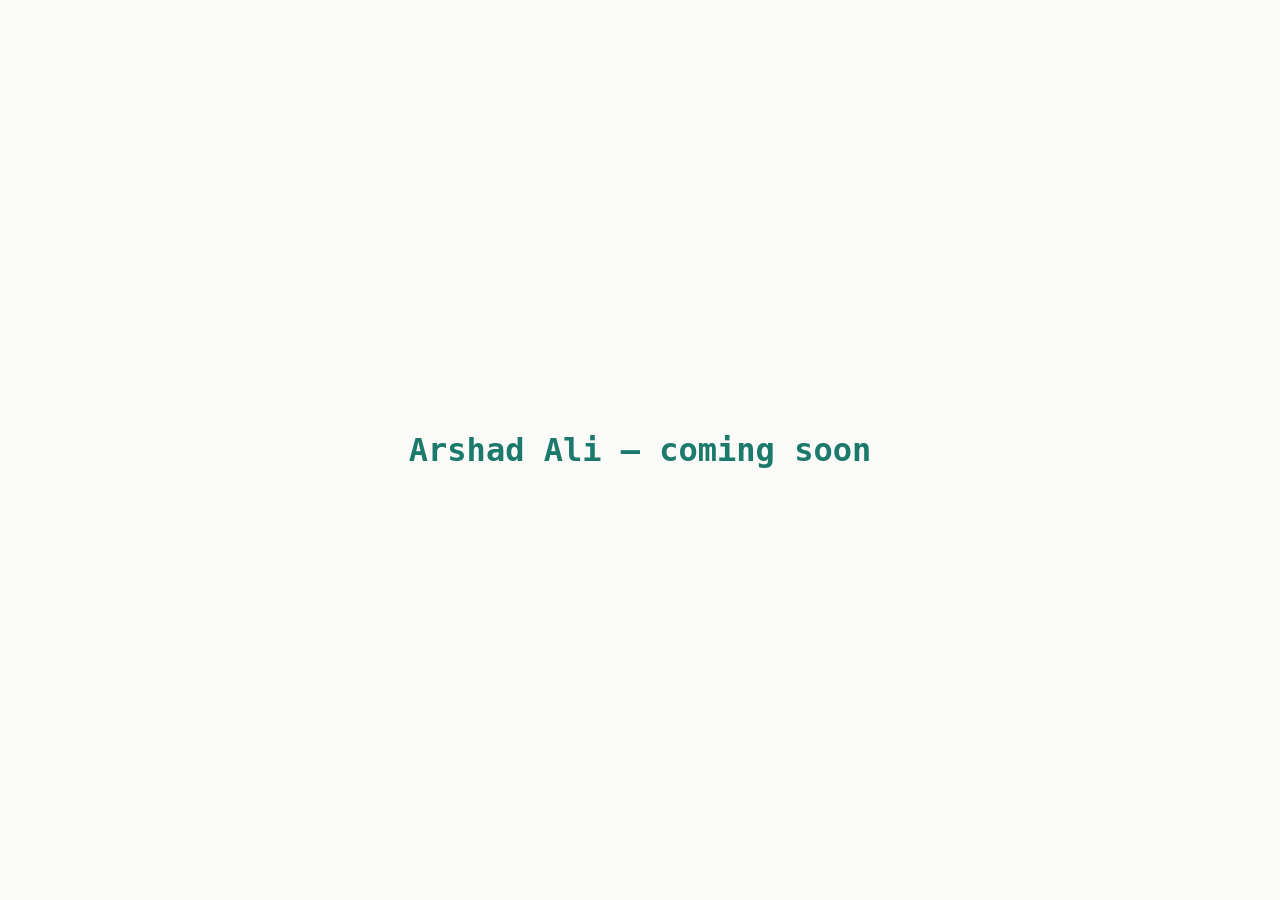
==== index.html @ a59faa09 "Add initial HTML structure for landing page" ====
<!DOCTYPE html>
<html lang="en">
<head>
  <meta charset="UTF-8">
  <title>Arshad Ali</title>
  <style>
    body {
      background: #FAFAF9;
      color: #14171C;
      font-family: 'Inter', sans-serif;
      display: flex;
      align-items: center;
      justify-content: center;
      height: 100vh;
      margin: 0;
    }
    h1 { font-family: 'JetBrains Mono', monospace; color: #1B7A6B; }
  </style>
</head>
<body>
  <h1>Arshad Ali — coming soon</h1>
</body>
</html>
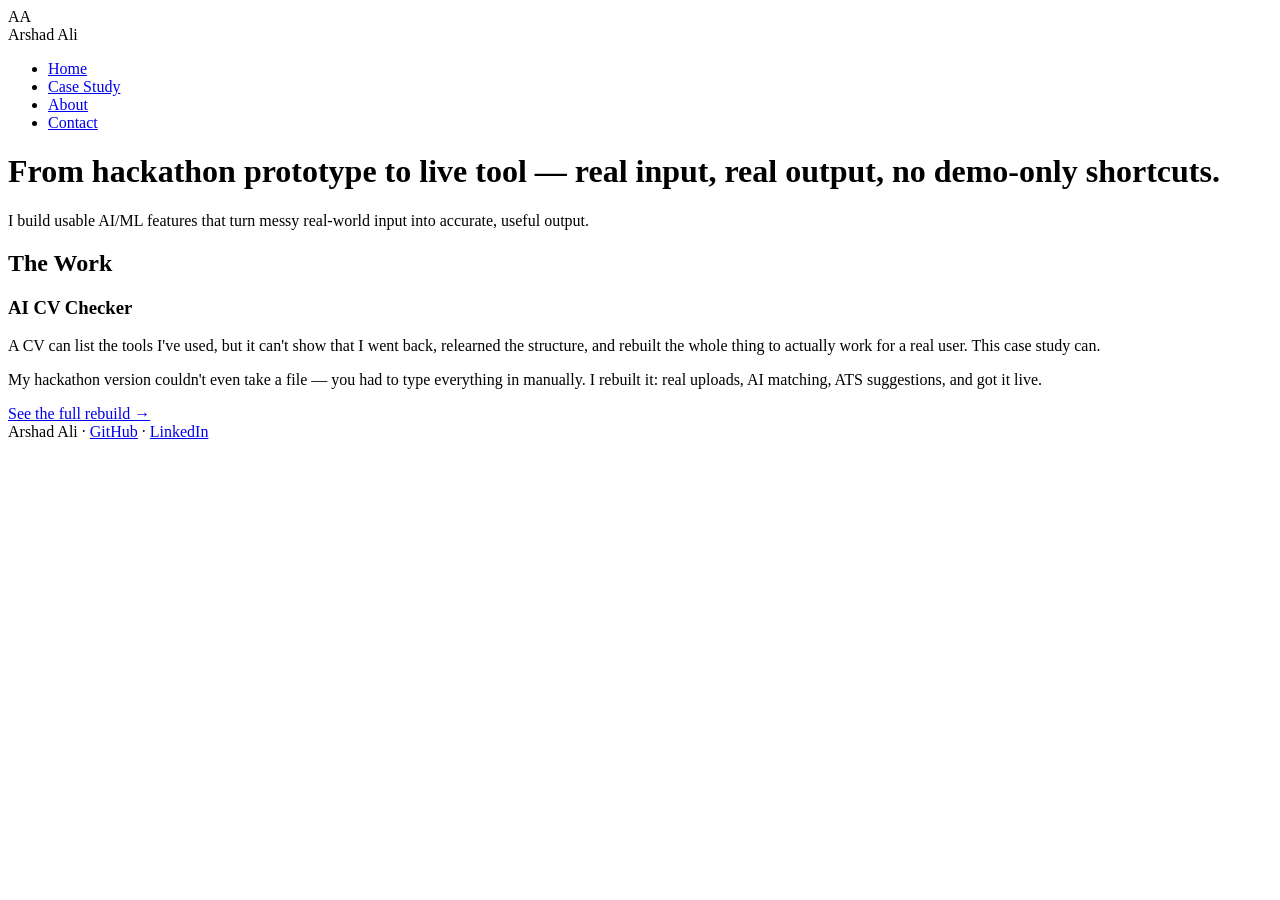
==== commit 83474f80: "Rename index (1).html to index.html" ====
--- a/index.html
+++ b/index.html
@@ -1,23 +1,54 @@
 <!DOCTYPE html>
 <html lang="en">
 <head>
-  <meta charset="UTF-8">
-  <title>Arshad Ali</title>
-  <style>
-    body {
-      background: #FAFAF9;
-      color: #14171C;
-      font-family: 'Inter', sans-serif;
-      display: flex;
-      align-items: center;
-      justify-content: center;
-      height: 100vh;
-      margin: 0;
-    }
-    h1 { font-family: 'JetBrains Mono', monospace; color: #1B7A6B; }
-  </style>
+<meta charset="UTF-8">
+<meta name="viewport" content="width=device-width, initial-scale=1.0">
+<title>Arshad Ali — ML/AI Engineer</title>
+<link rel="preconnect" href="https://fonts.googleapis.com">
+<link href="https://fonts.googleapis.com/css2?family=JetBrains+Mono:wght@400;500;700&family=Inter:wght@400;500;600&display=swap" rel="stylesheet">
+<link rel="stylesheet" href="css/style.css">
 </head>
 <body>
-  <h1>Arshad Ali — coming soon</h1>
+
+<nav>
+  <div class="wrap">
+    <div class="brand">
+      <div class="mark"><span>AA</span></div>
+      <span class="brand-name">Arshad Ali</span>
+    </div>
+    <ul>
+      <li><a href="index.html" class="active">Home</a></li>
+      <li><a href="case-study.html">Case Study</a></li>
+      <li><a href="about.html">About</a></li>
+      <li><a href="contact.html">Contact</a></li>
+    </ul>
+  </div>
+</nav>
+
+<div class="hero">
+  <div class="wrap">
+    <h1>From hackathon prototype to live tool — real input, real output, no demo-only shortcuts.</h1>
+    <p class="proof">I build usable AI/ML features that turn messy real-world input into accurate, useful output.</p>
+  </div>
+</div>
+
+<main>
+  <div class="wrap">
+    <section>
+      <h2>The Work</h2>
+      <h3>AI CV Checker</h3>
+      <p>A CV can list the tools I've used, but it can't show that I went back, relearned the structure, and rebuilt the whole thing to actually work for a real user. This case study can.</p>
+      <p>My hackathon version couldn't even take a file — you had to type everything in manually. I rebuilt it: real uploads, AI matching, ATS suggestions, and got it live.</p>
+      <a href="case-study.html" class="cta">See the full rebuild →</a>
+    </section>
+  </div>
+</main>
+
+<footer>
+  <div class="wrap">
+    Arshad Ali · <a href="https://github.com/sarshadad-codeee">GitHub</a> · <a href="https://linkedin.com/in/arshad-ali-0b1b22258">LinkedIn</a>
+  </div>
+</footer>
+
 </body>
 </html>
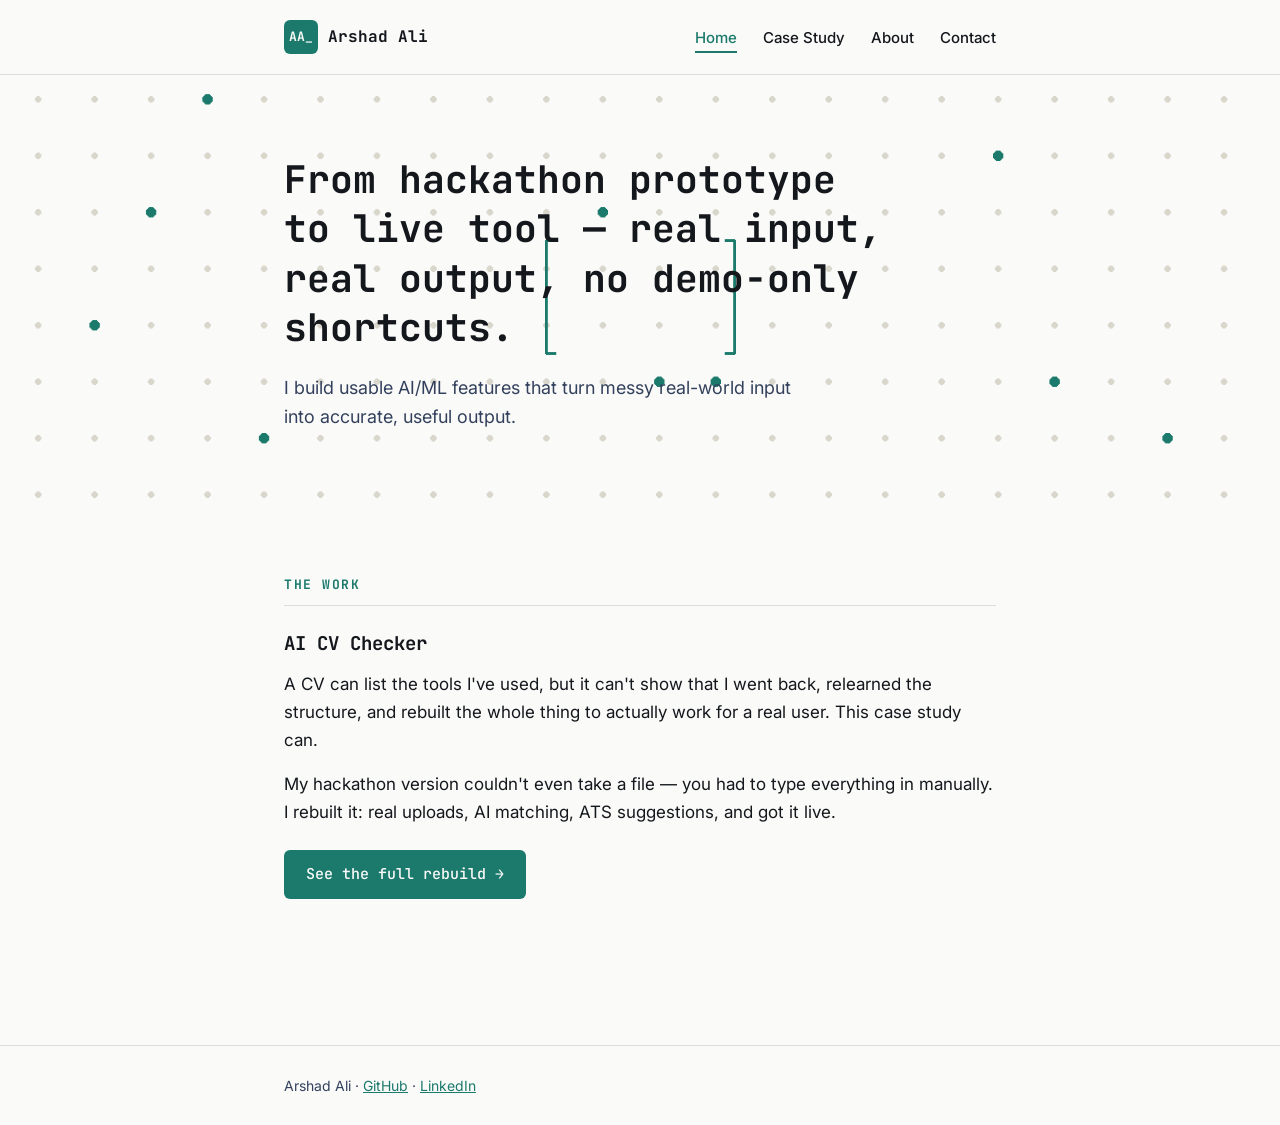
==== commit 1b8364ed: "Add files via upload" ====
--- a/index.html
+++ b/index.html
@@ -6,7 +6,7 @@
 <title>Arshad Ali — ML/AI Engineer</title>
 <link rel="preconnect" href="https://fonts.googleapis.com">
 <link href="https://fonts.googleapis.com/css2?family=JetBrains+Mono:wght@400;500;700&family=Inter:wght@400;500;600&display=swap" rel="stylesheet">
-<link rel="stylesheet" href="css/style.css">
+<link rel="stylesheet" href="style.css">
 </head>
 <body>
 
--- a/style.css
+++ b/style.css
@@ -0,0 +1,58 @@
+:root{
+  --ink:#14171C;
+  --paper:#FAFAF9;
+  --signal:#1B7A6B;
+  --accent:#33415C;
+  --hair:#DEDCD3;
+}
+*{box-sizing:border-box;margin:0;padding:0;}
+body{
+  background:var(--paper);
+  color:var(--ink);
+  font-family:'Inter',sans-serif;
+  font-size:17px;
+  line-height:1.65;
+}
+.mono{font-family:'JetBrains Mono',monospace;}
+a{color:var(--signal);}
+.wrap{max-width:760px;margin:0 auto;padding:0 24px;}
+
+nav{border-bottom:1px solid var(--hair);padding:20px 0;}
+nav .wrap{display:flex;align-items:center;justify-content:space-between;flex-wrap:wrap;gap:12px;}
+.brand{display:flex;align-items:center;gap:10px;}
+.mark{width:34px;height:34px;background:var(--signal);border-radius:6px;display:flex;align-items:center;justify-content:center;flex-shrink:0;}
+.mark span{color:var(--paper);font-family:'JetBrains Mono',monospace;font-weight:700;font-size:13px;}
+.mark span::after{content:"_";opacity:0.85;}
+.brand-name{font-family:'JetBrains Mono',monospace;font-weight:700;font-size:16px;}
+nav ul{list-style:none;display:flex;gap:26px;}
+nav a{color:var(--ink);text-decoration:none;font-size:15px;font-weight:500;padding-bottom:4px;border-bottom:2px solid transparent;}
+nav a:hover, nav a.active{border-bottom:2px solid var(--signal);color:var(--signal);}
+
+.hero{background-image:url('hero.png');background-size:cover;background-position:center;padding:80px 0 70px;}
+.hero h1{font-family:'JetBrains Mono',monospace;font-weight:700;font-size:clamp(26px,4vw,38px);line-height:1.3;max-width:600px;margin-bottom:20px;}
+.hero p.proof{font-size:18px;max-width:540px;color:var(--accent);}
+
+main{padding:56px 0 90px;}
+section{margin-bottom:56px;}
+h2{font-family:'JetBrains Mono',monospace;font-size:13px;text-transform:uppercase;letter-spacing:1.5px;color:var(--signal);border-bottom:1px solid var(--hair);padding-bottom:10px;margin-bottom:22px;}
+h3{font-family:'JetBrains Mono',monospace;font-size:19px;margin-bottom:10px;}
+p{margin-bottom:16px;max-width:66ch;}
+.lede{font-size:19px;}
+
+figure{margin:26px 0;}
+figure img{width:100%;border-radius:8px;border:1px solid var(--hair);}
+figcaption{font-family:'JetBrains Mono',monospace;font-size:13px;color:var(--accent);margin-top:10px;padding-left:14px;border-left:2px solid var(--signal);}
+
+.cta{display:inline-block;background:var(--signal);color:var(--paper) !important;font-family:'JetBrains Mono',monospace;font-weight:500;font-size:15px;text-decoration:none;padding:12px 22px;border-radius:6px;margin-top:8px;}
+.cta:hover{background:var(--accent);}
+.cta.secondary{background:transparent;color:var(--signal) !important;border:1px solid var(--signal);}
+
+.about-photo{width:180px;height:225px;object-fit:cover;border-radius:8px;border:1px solid var(--hair);float:left;margin:0 24px 16px 0;}
+
+footer{border-top:1px solid var(--hair);padding:28px 0;font-size:14px;color:var(--accent);}
+
+@media (max-width:600px){
+  .hero{padding:56px 0 44px;}
+  .about-photo{float:none;display:block;margin:0 0 20px 0;}
+  nav ul{gap:16px;}
+}
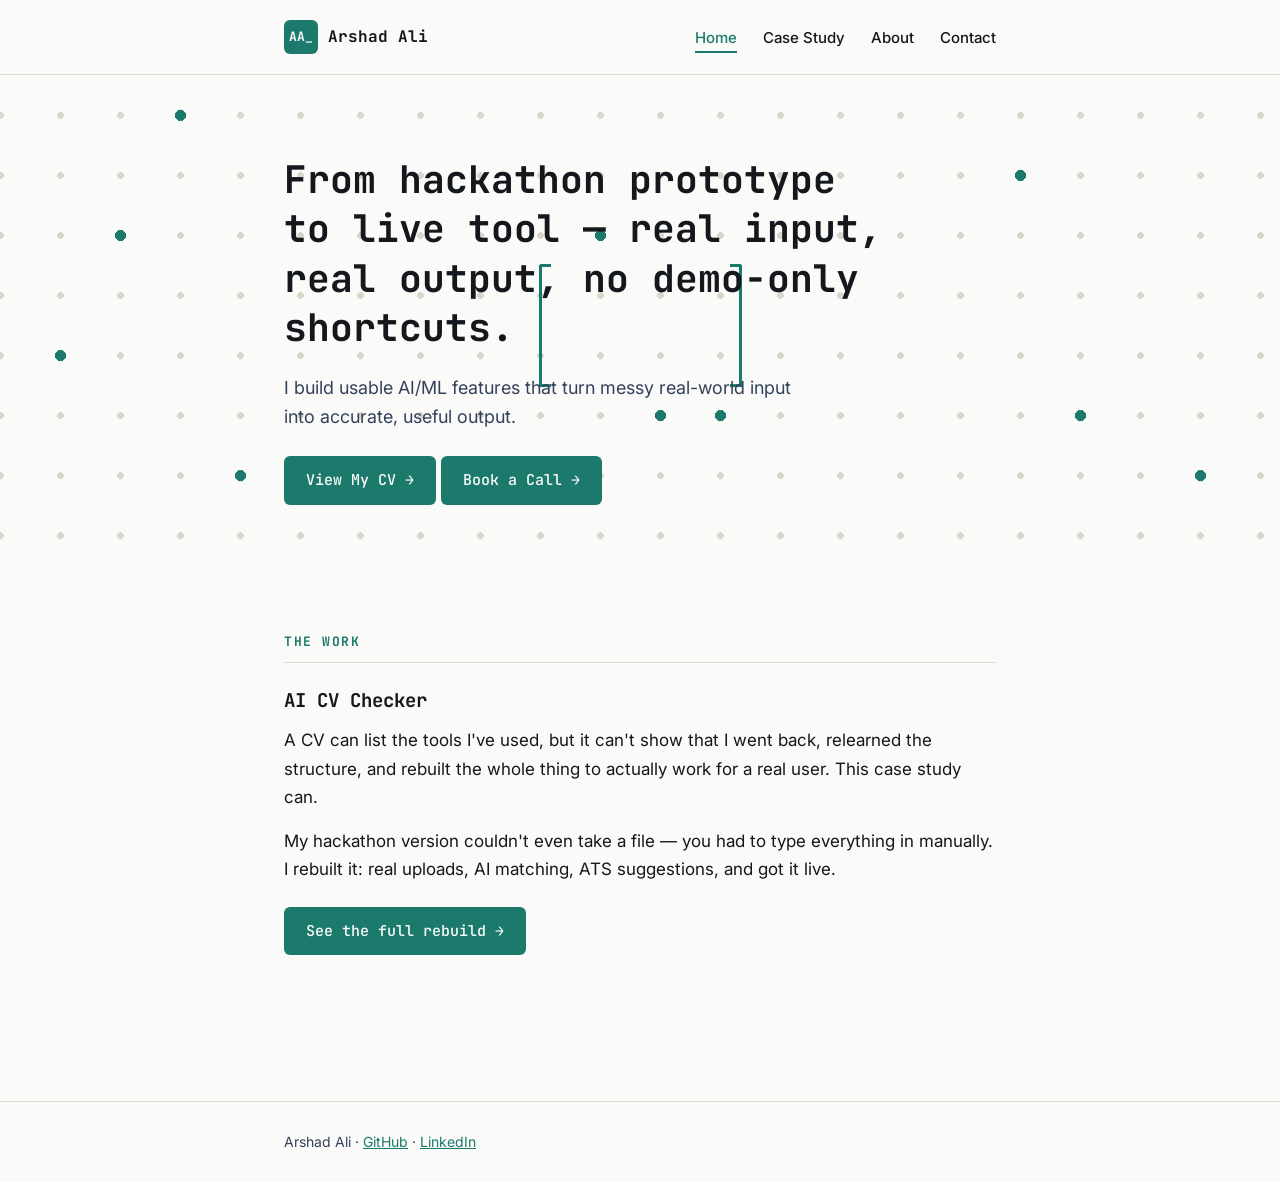
==== commit b7f0de15: "Fix HTML structure and add call-to-action links" ====
--- a/index.html
+++ b/index.html
@@ -1,12 +1,12 @@
 <!DOCTYPE html>
 <html lang="en">
 <head>
-<meta charset="UTF-8">
-<meta name="viewport" content="width=device-width, initial-scale=1.0">
-<title>Arshad Ali — ML/AI Engineer</title>
-<link rel="preconnect" href="https://fonts.googleapis.com">
-<link href="https://fonts.googleapis.com/css2?family=JetBrains+Mono:wght@400;500;700&family=Inter:wght@400;500;600&display=swap" rel="stylesheet">
-<link rel="stylesheet" href="style.css">
+  <meta charset="UTF-8">
+  <meta name="viewport" content="width=device-width, initial-scale=1.0">
+  <title>Arshad Ali — ML/AI Engineer</title>
+  <link rel="preconnect" href="https://fonts.googleapis.com">
+  <link href="https://fonts.googleapis.com/css2?family=JetBrains+Mono:wght@400;500;700&family=Inter:wght@400;500;600&display=swap" rel="stylesheet">
+  <link rel="stylesheet" href="style.css">
 </head>
 <body>
 
@@ -29,6 +29,11 @@
   <div class="wrap">
     <h1>From hackathon prototype to live tool — real input, real output, no demo-only shortcuts.</h1>
     <p class="proof">I build usable AI/ML features that turn messy real-world input into accurate, useful output.</p>
+
+    <div class="cta-links">
+      <a href="https://drive.google.com/file/d/16Eszckls5YQuQxYeXMsvimptYP2M2bGw/view?usp=drivesdk" class="cta" target="_blank" rel="noopener noreferrer">View My CV →</a>
+      <a href="https://calendly.com/sarshadad/ai-ml-portfolio-project-discussion" class="cta" target="_blank" rel="noopener noreferrer">Book a Call →</a>
+    </div>
   </div>
 </div>
 
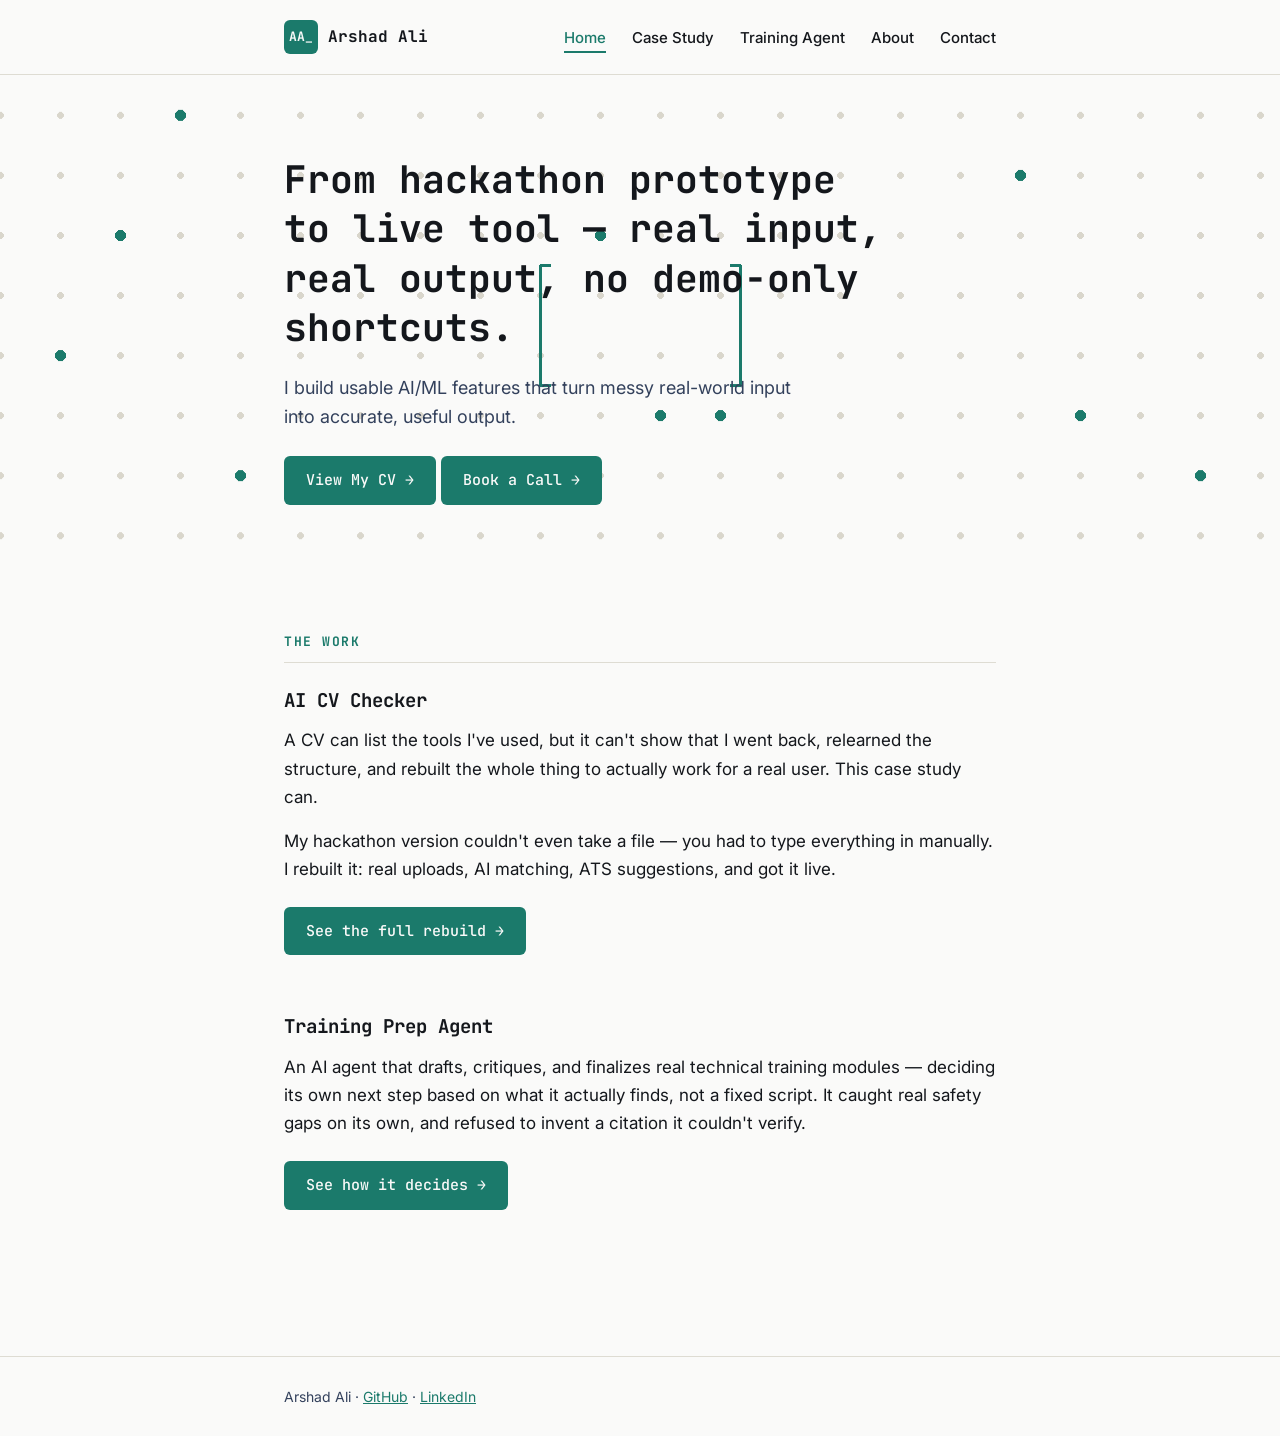
==== commit e161125c: "files updated for capstone submission capstone" ====
--- a/index.html
+++ b/index.html
@@ -1,9 +1,32 @@
 <!DOCTYPE html>
 <html lang="en">
 <head>
+  <!-- Google tag (gtag.js) -->
+  <script async src="https://www.googletagmanager.com/gtag/js?id=G-GEJ6MZTGSF"></script>
+  <script>
+    window.dataLayer = window.dataLayer || [];
+    function gtag(){dataLayer.push(arguments);}
+    gtag('js', new Date());
+    gtag('config', 'G-GEJ6MZTGSF');
+  </script>
+
   <meta charset="UTF-8">
   <meta name="viewport" content="width=device-width, initial-scale=1.0">
+  <link rel="icon" type="image/png" sizes="32x32" href="favicon-32.png">
+  <link rel="icon" type="image/png" sizes="16x16" href="favicon-16.png">
+  <link rel="apple-touch-icon" sizes="180x180" href="favicon-180.png">
+
   <title>Arshad Ali — ML/AI Engineer</title>
+  <meta name="description" content="ML/AI engineer portfolio: real, working projects like the AI CV Checker, built from prototype to live tool — no demo-only shortcuts.">
+  <meta property="og:title" content="Arshad Ali — ML/AI Engineer">
+  <meta property="og:description" content="From hackathon prototype to live tool — real input, real output, no demo-only shortcuts.">
+  <meta property="og:image" content="https://arshadaliml.netlify.app/hero.png">
+  <meta property="og:url" content="https://arshadaliml.netlify.app/">
+  <meta property="og:type" content="website">
+  <meta name="twitter:card" content="summary_large_image">
+  <meta name="twitter:title" content="Arshad Ali — ML/AI Engineer">
+  <meta name="twitter:description" content="From hackathon prototype to live tool — real input, real output, no demo-only shortcuts.">
+  <meta name="twitter:image" content="https://arshadaliml.netlify.app/hero.png">
   <link rel="preconnect" href="https://fonts.googleapis.com">
   <link href="https://fonts.googleapis.com/css2?family=JetBrains+Mono:wght@400;500;700&family=Inter:wght@400;500;600&display=swap" rel="stylesheet">
   <link rel="stylesheet" href="style.css">
@@ -19,6 +42,7 @@
     <ul>
       <li><a href="index.html" class="active">Home</a></li>
       <li><a href="case-study.html">Case Study</a></li>
+      <li><a href="case-study-training-agent.html">Training Agent</a></li>
       <li><a href="about.html">About</a></li>
       <li><a href="contact.html">Contact</a></li>
     </ul>
@@ -46,6 +70,12 @@
       <p>My hackathon version couldn't even take a file — you had to type everything in manually. I rebuilt it: real uploads, AI matching, ATS suggestions, and got it live.</p>
       <a href="case-study.html" class="cta">See the full rebuild →</a>
     </section>
+
+    <section>
+      <h3>Training Prep Agent</h3>
+      <p>An AI agent that drafts, critiques, and finalizes real technical training modules — deciding its own next step based on what it actually finds, not a fixed script. It caught real safety gaps on its own, and refused to invent a citation it couldn't verify.</p>
+      <a href="case-study-training-agent.html" class="cta">See how it decides →</a>
+    </section>
   </div>
 </main>
 
--- a/style.css
+++ b/style.css
@@ -49,10 +49,17 @@
 
 .about-photo{width:180px;height:225px;object-fit:cover;border-radius:8px;border:1px solid var(--hair);float:left;margin:0 24px 16px 0;}
 
+.demo-embed{width:100%;height:720px;border:1px solid var(--hair);border-radius:8px;overflow:hidden;background:var(--paper);}
+.demo-embed iframe{width:100%;height:100%;border:0;display:block;}
+.flow-diagram{margin:26px 0;}
+.flow-diagram pre{background:var(--ink);color:var(--paper);padding:20px;border-radius:8px;overflow-x:auto;font-size:12px;line-height:1.5;}
+.flow-diagram .caption{font-family:'JetBrains Mono',monospace;font-size:13px;color:var(--accent);margin-top:10px;padding-left:14px;border-left:2px solid var(--signal);}
+
 footer{border-top:1px solid var(--hair);padding:28px 0;font-size:14px;color:var(--accent);}
 
 @media (max-width:600px){
   .hero{padding:56px 0 44px;}
   .about-photo{float:none;display:block;margin:0 0 20px 0;}
   nav ul{gap:16px;}
+  .demo-embed{height:520px;}
 }
